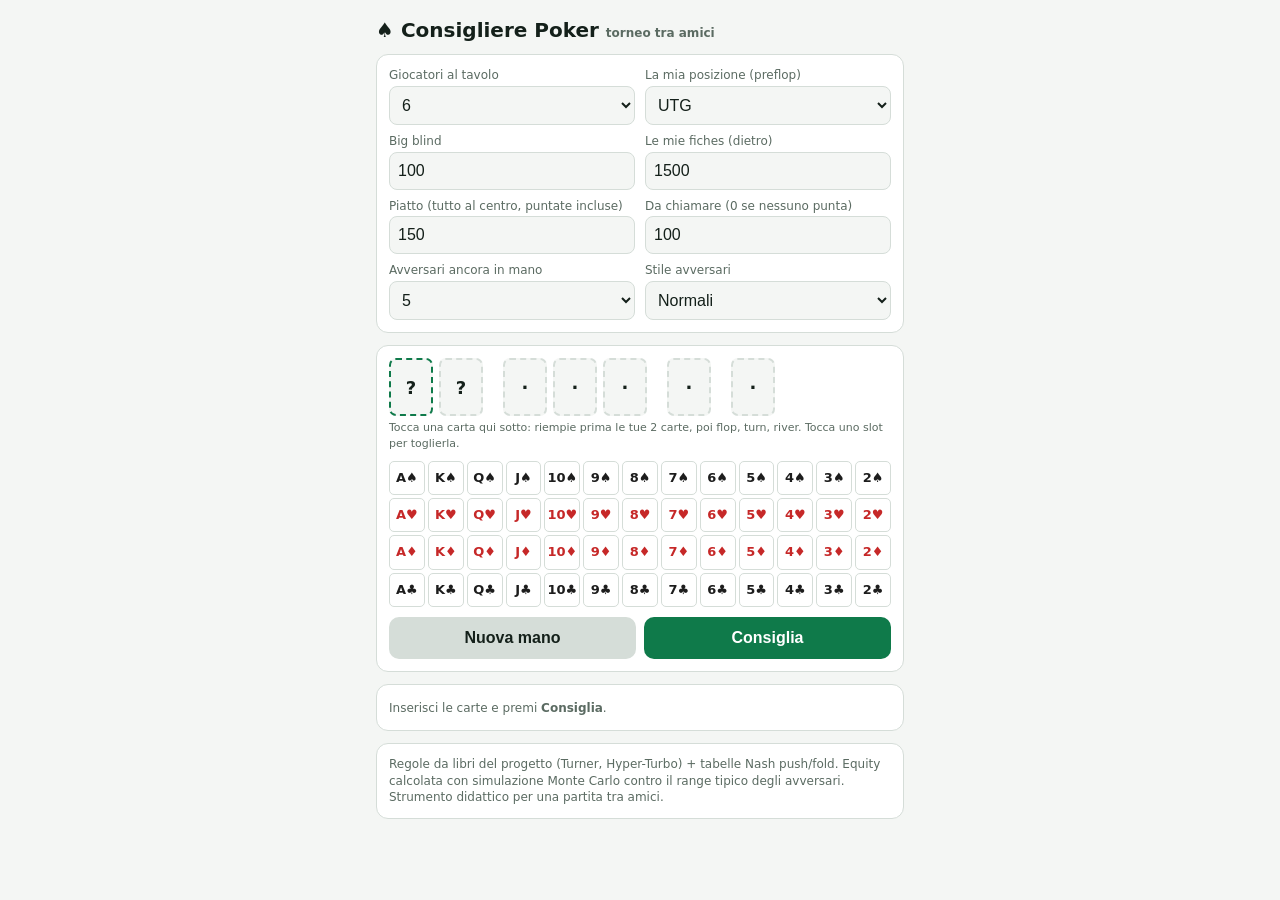
==== consigliere/index.html @ 906f46d1 "Aggiungi consigliere poker e guida rapida per torneo tra amici Co-Authored-By: Claude Opus 5.5 <nore" ====
<!doctype html>
<html lang="it">
<head>
<meta charset="utf-8">
<meta name="viewport" content="width=device-width, initial-scale=1">
<title>Consigliere Poker</title>
<style>
:root{--bg:#f4f6f4;--card:#ffffff;--ink:#14201a;--mute:#5b6b62;--line:#d5ddd8;--acc:#0f7a4a;--accInk:#fff;--fold:#b3261e;--call:#1f5fbf;--raise:#0f7a4a;--allin:#8a3ffc;--red:#c62828;--blk:#1d1d1d;--sel:#ffe9a8}
@media (prefers-color-scheme: dark){:root:not([data-theme="light"]){--bg:#0e1512;--card:#17211c;--ink:#e8efe9;--mute:#9db0a5;--line:#2a3a31;--acc:#2fbf7a;--accInk:#06140d;--fold:#ff6b60;--call:#6aa5ff;--raise:#2fbf7a;--allin:#b892ff;--red:#ff6b6b;--blk:#e8efe9;--sel:#5a4a12}}
:root[data-theme="dark"]{--bg:#0e1512;--card:#17211c;--ink:#e8efe9;--mute:#9db0a5;--line:#2a3a31;--acc:#2fbf7a;--accInk:#06140d;--fold:#ff6b60;--call:#6aa5ff;--raise:#2fbf7a;--allin:#b892ff;--red:#ff6b6b;--blk:#e8efe9;--sel:#5a4a12}
*{box-sizing:border-box}
body{margin:0;background:var(--bg);color:var(--ink);font:15px/1.4 system-ui,-apple-system,Segoe UI,Roboto,sans-serif}
main{max-width:560px;margin:0 auto;padding:12px 16px 40px}
h1{font-size:20px;margin:4px 0 10px}
.card{background:var(--card);border:1px solid var(--line);border-radius:12px;padding:12px;margin-bottom:12px}
.grid{display:grid;grid-template-columns:1fr 1fr;gap:8px 10px}
label{font-size:12px;color:var(--mute);display:block;margin-bottom:2px}
input,select{width:100%;padding:9px 8px;font-size:16px;border:1px solid var(--line);border-radius:8px;background:var(--bg);color:var(--ink)}
.slots{display:flex;gap:6px;flex-wrap:wrap;align-items:center}
.slot{width:44px;height:58px;border:2px dashed var(--line);border-radius:7px;display:flex;align-items:center;justify-content:center;font-weight:700;font-size:18px;cursor:pointer;background:var(--bg)}
.slot.f{border-style:solid;background:var(--card)}
.slot.next{border-color:var(--acc)}
.sep{width:8px}
.sl{font-size:11px;color:var(--mute);width:100%;margin-top:4px}
.picker{display:grid;grid-template-columns:repeat(13,1fr);gap:3px;margin-top:10px}
.pc{padding:7px 0;text-align:center;border:1px solid var(--line);border-radius:5px;font-weight:700;font-size:13px;cursor:pointer;background:var(--card);user-select:none}
.pc.used{opacity:.2;pointer-events:none}
.r{color:var(--red)}.b{color:var(--blk)}
.row{display:flex;gap:8px;margin-top:10px}
button{flex:1;padding:12px;font-size:16px;font-weight:700;border:0;border-radius:10px;cursor:pointer}
.go{background:var(--acc);color:var(--accInk)}
.sec{background:var(--line);color:var(--ink)}
#out .act{font-size:30px;font-weight:800;letter-spacing:.5px}
.FOLD{color:var(--fold)}.CHECK{color:var(--mute)}.CALL{color:var(--call)}.RAISE,.BET{color:var(--raise)}.ALLIN{color:var(--allin)}
.stats{display:grid;grid-template-columns:repeat(3,1fr);gap:6px;margin:8px 0}
.st{background:var(--bg);border-radius:8px;padding:6px;text-align:center}
.st b{display:block;font-size:17px}.st span{font-size:11px;color:var(--mute)}
ul{margin:6px 0 0;padding-left:18px}
.hint{font-size:12px;color:var(--mute)}
</style>
</head>
<body>
<main>
<h1>♠ Consigliere Poker <span class="hint">torneo tra amici</span></h1>

<div class="card">
  <div class="grid">
    <div><label>Giocatori al tavolo</label><select id="n"></select></div>
    <div><label>La mia posizione (preflop)</label><select id="pos"></select></div>
    <div><label>Big blind</label><input id="bb" type="number" inputmode="decimal" value="100"></div>
    <div><label>Le mie fiches (dietro)</label><input id="stack" type="number" inputmode="decimal" value="1500"></div>
    <div><label>Piatto (tutto al centro, puntate incluse)</label><input id="pot" type="number" inputmode="decimal" value="150"></div>
    <div><label>Da chiamare (0 se nessuno punta)</label><input id="call" type="number" inputmode="decimal" value="100"></div>
    <div><label>Avversari ancora in mano</label><select id="opp"></select></div>
    <div><label>Stile avversari</label><select id="style"><option value="tight">Stretti (giocano poco)</option><option value="normal" selected>Normali</option><option value="loose">Larghi / pazzi</option></select></div>
  </div>
</div>

<div class="card">
  <div class="slots" id="slots"></div>
  <div class="sl">Tocca una carta qui sotto: riempie prima le tue 2 carte, poi flop, turn, river. Tocca uno slot per toglierla.</div>
  <div class="picker" id="picker"></div>
  <div class="row"><button class="sec" id="newhand">Nuova mano</button><button class="go" id="go">Consiglia</button></div>
</div>

<div class="card" id="out"><span class="hint">Inserisci le carte e premi <b>Consiglia</b>.</span></div>

<div class="card hint">
Regole da libri del progetto (Turner, Hyper-Turbo) + tabelle Nash push/fold. Equity calcolata con simulazione Monte Carlo contro il range tipico degli avversari. Strumento didattico per una partita tra amici.
</div>
</main>
<script>
const RANKS="23456789TJQKA", SUITS="shdc", SYM={s:"♠",h:"♥",d:"♦",c:"♣"};
// 169 classi ordinate per equity vs mano casuale (eq169.json del progetto)
const ORDER=["AA","KK","QQ","JJ","TT","99","88","AKs","77","AQs","AKo","AJs","AQo","ATs","66","KQs","AJo","KJs","ATo","A9s","KTs","A8s","KQo","55","KJo","A7s","A9o","QJs","K9s","KTo","A8o","A5s","A6s","QTs","A4s","A7o","QJo","K8s","A3s","44","K9o","Q9s","JTs","QTo","K7s","A6o","A5o","A2s","K6s","A4o","Q8s","K8o","J9s","A3o","K5s","Q9o","JTo","K7o","A2o","33","K4s","Q7s","T9s","J8s","K6o","K3s","Q8o","Q6s","J9o","K2s","K5o","Q5s","T8s","J7s","K4o","Q4s","Q7o","T9o","J8o","22","K3o","Q3s","Q6o","98s","T7s","J6s","K2o","Q2s","Q5o","J5s","T8o","J7o","97s","J4s","Q4o","T6s","J3s","98o","Q3o","87s","T7o","J6o","96s","J2s","Q2o","T5s","J5o","T4s","97o","86s","J4o","T6o","T3s","95s","76s","J3o","87o","T2s","85s","96o","J2o","T5o","94s","75s","T4o","93s","86o","65s","84s","95o","T3o","92s","76o","74s","T2o","85o","54s","64s","83s","94o","75o","82s","93o","73s","65o","53s","63s","84o","92o","43s","74o","72s","54o","64o","52s","62s","83o","82o","42s","73o","53o","63o","32s","43o","72o","52o","62o","42o","32o"];
// Nash push% per profondità 1..25bb (pushfold_tables.json): 1 giocatore dietro (SB HU) e 2 dietro (BTN 3-max)
const PUSH1=[100,90.3,78.6,74.1,71,68.9,67.1,61.7,60.5,57.8,55.4,52.6,49.9,48.7,46.9,43,43,42.7,40.3,40.3,39.4,38.2,39.1,38.2,35.1];
const PUSH2=[98.2,82.2,54.4,43.3,40.3,37.6,35.7,34.5,33,33,31.2,30,29.1,28.2,26.4,24,23.4,22.5,21,20.1,18.9,18.9,18.6,17,15.8];
const combos=c=>c.length==2?6:(c[2]=="s"?4:12);
const PCT={};{let acc=0;for(const c of ORDER){acc+=combos(c);PCT[c]=acc/1326*100;}} // percentile cumulativo (top x%)
const $=id=>document.getElementById(id);
let cards=[null,null,null,null,null,null,null];

function posList(n){ if(n==2) return ["SB/BTN","BB"];
  const tail=["BTN","SB","BB"], k=n-3; if(k==0) return tail; const pre=["CO","HJ","MP2","MP","UTG+2","UTG+1"].slice(0,k-1).concat(["UTG"]); return pre.reverse().concat(tail);}
function fillSelects(){const n=+$("n").value;const pl=posList(n);const old=$("pos").value;$("pos").innerHTML=pl.map(p=>`<option>${p}</option>`).join("");if(pl.includes(old))$("pos").value=old;else $("pos").value=pl[0];
  const oo=$("opp").value;$("opp").innerHTML=Array.from({length:n-1},(_,i)=>`<option value="${i+1}">${i+1}</option>`).join("");$("opp").value=(oo&&+oo<=n-1)?oo:String(n-1);}
$("n").innerHTML=Array.from({length:9},(_,i)=>`<option value="${i+2}">${i+2}</option>`).join("");$("n").value="6";
function load(){try{const s=JSON.parse(localStorage.getItem("pkadv")||"{}");for(const k of ["n","bb","stack","style"]) if(s[k]!=null)$(k).value=s[k];}catch(e){}}
function save(){try{localStorage.setItem("pkadv",JSON.stringify({n:$("n").value,bb:$("bb").value,stack:$("stack").value,style:$("style").value}));}catch(e){}}
load();fillSelects();$("n").onchange=()=>{fillSelects();save();};

function cardHTML(c){return `<span class="${"hd".includes(c[1])?"r":"b"}">${c[0]=="T"?"10":c[0]}${SYM[c[1]]}</span>`}
function render(){const lab=["Mano","","Flop","","","Turn","River"];let h="";const next=cards.indexOf(null);
  cards.forEach((c,i)=>{if(i==2||i==5||i==6)h+='<div class="sep"></div>';h+=`<div class="slot ${c?"f":""} ${i==next?"next":""}" data-i="${i}">${c?cardHTML(c):(i<2?"?":"·")}</div>`;});
  $("slots").innerHTML=h;
  $("slots").querySelectorAll(".slot").forEach(e=>e.onclick=()=>{cards[+e.dataset.i]=null;render();});
  let p="";for(const s of SUITS)for(const r of [...RANKS].reverse()){const c=r+s;p+=`<div class="pc ${cards.includes(c)?"used":""}" data-c="${c}">${cardHTML(c)}</div>`;}
  $("picker").innerHTML=p;$("picker").querySelectorAll(".pc").forEach(e=>e.onclick=()=>{const i=cards.indexOf(null);if(i<0)return;cards[i]=e.dataset.c;render();});}
render();
$("newhand").onclick=()=>{cards=[null,null,null,null,null,null,null];$("pot").value=(+$("bb").value*1.5)||0;$("call").value=$("bb").value;fillSelects();render();$("out").innerHTML='<span class="hint">Nuova mano: inserisci le carte.</span>';};

// ---------- valutatore 7 carte ----------
const rv=c=>RANKS.indexOf(c[0])+2, sv=c=>SUITS.indexOf(c[1]);
function straightHigh(mask){for(let h=14;h>=5;h--){let ok=true;for(let k=0;k<5;k++){let r=h-k;if(r==1)r=14;if(!(mask>>r&1)){ok=false;break;}}if(ok)return h;}return 0;}
function evalHand(cs){ // cs: array di [rank,suit]
  const cnt=new Array(15).fill(0),sc=[0,0,0,0],sm=[0,0,0,0];let mask=0;
  for(const [r,s] of cs){cnt[r]++;sc[s]++;sm[s]|=1<<r;mask|=1<<r;}
  for(let s=0;s<4;s++)if(sc[s]>=5){const sh=straightHigh(sm[s]);if(sh)return 8e6+sh;
    let v=0,k=0;for(let r=14;r>=2&&k<5;r--)if(sm[s]>>r&1){v=v*15+r;k++;}return 5e6+v;}
  let q=0,t=[],p=[],sg=[];for(let r=14;r>=2;r--){if(cnt[r]==4)q=r;else if(cnt[r]==3)t.push(r);else if(cnt[r]==2)p.push(r);else if(cnt[r]==1)sg.push(r);}
  if(q){const k=Math.max(...t,...p,...sg,0);return 7e6+q*15+k;}
  if(t.length&&(t.length>1||p.length)){const pr=t.length>1?Math.max(t[1],p[0]||0):p[0];return 6e6+t[0]*15+pr;}
  const sh=straightHigh(mask);if(sh)return 4e6+sh;
  if(t.length){const k=[...p,...sg].sort((a,b)=>b-a);return 3e6+t[0]*225+k[0]*15+k[1];}
  if(p.length>=2){const k=Math.max(p[2]||0,sg[0]||0);return 2e6+p[0]*225+p[1]*15+k;}
  if(p.length){return 1e6+p[0]*3375+sg[0]*225+sg[1]*15+sg[2];}
  return sg[0]*50625+sg[1]*3375+sg[2]*225+sg[3]*15+sg[4];}
const CAT=["Carta alta","Coppia","Doppia coppia","Tris","Scala","Colore","Full","Poker","Scala colore"];

// range: tutte le combo della top x%
const ALL=[];for(const a of RANKS)for(const s of SUITS)ALL.push(a+s);
function classOf(c1,c2){let r1=c1[0],r2=c2[0];if(RANKS.indexOf(r1)<RANKS.indexOf(r2))[r1,r2]=[r2,r1];if(r1==r2)return r1+r2;return r1+r2+(c1[1]==c2[1]?"s":"o");}
const COMBO_LIST=[];for(let i=0;i<52;i++)for(let j=i+1;j<52;j++){const c=classOf(ALL[i],ALL[j]);COMBO_LIST.push([ALL[i],ALL[j],PCT[c]]);}
function rangeCombos(top){return COMBO_LIST.filter(x=>x[2]<=top+0.01);}

function equity(hole,board,nOpp,top,iters=3000){
  const dead=new Set([...hole,...board]);const rng=rangeCombos(top).filter(x=>!dead.has(x[0])&&!dead.has(x[1]));
  const H=hole.map(c=>[rv(c),sv(c)]),B=board.map(c=>[rv(c),sv(c)]);let win=0;
  const deck0=ALL.filter(c=>!dead.has(c));
  for(let it=0;it<iters;it++){const used=new Set();const opps=[];let ok=true;
    for(let o=0;o<nOpp;o++){let tries=0,pick;do{pick=rng[(Math.random()*rng.length)|0];tries++;}while(tries<50&&(used.has(pick[0])||used.has(pick[1])));
      if(tries>=50){ok=false;break;}used.add(pick[0]);used.add(pick[1]);opps.push(pick);}
    if(!ok){it--;continue;}
    const bd=B.slice();while(bd.length<5){const c=deck0[(Math.random()*deck0.length)|0];if(used.has(c))continue;used.add(c);bd.push([rv(c),sv(c)]);}
    const me=evalHand(H.concat(bd));let best=0,ties=0;
    for(const o of opps){const v=evalHand([[rv(o[0]),sv(o[0])],[rv(o[1]),sv(o[1])]].concat(bd));if(v>best){best=v;ties=0;}if(v==best)ties++;}
    if(me>best)win+=1;else if(me==best)win+=1/(ties+1);}
  return win/iters;}

function draws(hole,board){if(board.length<3||board.length>4)return [];const all=hole.concat(board);const out=[];
  const sc={};all.forEach(c=>sc[c[1]]=(sc[c[1]]||0)+1);if(Object.values(sc).some(v=>v==4))out.push("progetto colore (9 out)");
  let mask=0;all.forEach(c=>{const r=rv(c);mask|=1<<r;if(r==14)mask|=2;});
  let oesd=false,gut=false;for(let lo=1;lo<=10;lo++){let k=0;for(let r=lo;r<lo+5;r++)if(mask>>r&1)k++;if(k==4){const ends=!(mask>>lo&1)||!(mask>>(lo+4)&1);if(!(mask>>lo&1)&&lo+4<=14&&(mask>>(lo+1)&1)&&(mask>>(lo+4)&1))oesd=true;else gut=true;}}
  if(straightHigh(mask&~2|((mask&2)?(1<<14):0)))return out;
  if(oesd)out.push("progetto scala bilaterale (8 out)");else if(gut)out.push("scala a incastro (4 out)");return out;}

// ---------- logica decisionale ----------
function pushPct(bbs,behind){const i=Math.min(25,Math.max(1,Math.round(bbs)))-1;
  if(behind<=1)return PUSH1[i];if(behind==2)return PUSH2[i];return PUSH2[i]*Math.pow(0.72,behind-2);}
function openPct(behind){return behind<=1?38:behind==2?30:behind==3?22:behind==4?17:behind==5?14:11;}
const STYLE={tight:{raise:8,shove:12,post:25,label:"stretti"},normal:{raise:15,shove:25,post:45,label:"normali"},loose:{raise:30,shove:45,post:70,label:"larghi"}};
const fmt=x=>Math.round(x).toLocaleString("it-IT"), pc=x=>(x*100).toFixed(0)+"%";

function advise(){save();
  const hole=cards.slice(0,2),board=cards.slice(2).filter(Boolean);
  if(!hole[0]||!hole[1])return show({act:"?",why:["Inserisci le tue 2 carte."]});
  if(board.length==1||board.length==2)return show({act:"?",why:["Il flop ha 3 carte: completa il flop."]});
  const n=+$("n").value,BB=+$("bb").value||1,stack=+$("stack").value||0,pot=+$("pot").value||0,toCall=Math.min(+$("call").value||0,stack),nOpp=+$("opp").value,st=STYLE[$("style").value];
  const pl=posList(n),pos=$("pos").value,behind=pl.length-1-pl.indexOf(pos);
  const bbs=stack/BB, cls=classOf(hole[0],hole[1]), top=PCT[cls];
  const need=toCall>0?toCall/(pot+toCall):0; const why=[];let act,amt=null,eq=null;
  const s={bbs,cls,top,need,nOpp};
  if(board.length==0){ // PREFLOP
    const isBB=pos=="BB", unopened=toCall<=BB*1.01&&pot<=BB*(2.6+ (n-2)); // nessun rilancio (al massimo limp)
    if(unopened&&!(isBB&&toCall==0&&pot>BB*2.5)){s.need=0;
      if(bbs<=15){const pp=pushPct(bbs,behind);s.range=pp;
        if(top<=pp){act="ALLIN";why.push(`Hai ${bbs.toFixed(1)} bb: fase push/fold. ${cls} è nel top ${top.toFixed(0)}% delle mani, il range di shove Nash con ${behind} giocator${behind==1?"e":"i"} dietro è ~${pp.toFixed(0)}%.`);}
        else if(isBB&&toCall==0){act="CHECK";why.push(`${cls} è fuori dal range di shove (~${pp.toFixed(0)}%): dalla BB guardi il flop gratis.`);}
        else{act="FOLD";why.push(`${cls} (top ${top.toFixed(0)}%) è fuori dal range di shove (~${pp.toFixed(0)}%) con ${bbs.toFixed(1)} bb e ${behind} dietro.`);}
        if(bbs<=10)why.push("Regola Turner: sotto 10 bb niente limp, solo all-in o fold.");
      }else{const op=openPct(behind)*(n<=3?1.15:1);s.range=op;
        const limpers=Math.max(0,Math.round((pot-1.5*BB)/BB));
        if(top<=op){act="RAISE";amt=BB*(bbs>25?2.5:2.2)+limpers*BB;why.push(`${cls} è nel top ${top.toFixed(0)}%: apri. Range di apertura da ${pos} con ${behind} dietro ≈ ${op.toFixed(0)}%.`);if(limpers)why.push(`+1 bb per ciascuno dei ${limpers} limper.`);}
        else if(isBB&&toCall==0){act="CHECK";why.push("Nessun rilancio: check e vedi il flop.");}
        else if(limpers&&(cls.length==2||cls.endsWith("s"))&&toCall<=stack*0.05){act="CALL";why.push("Coppia/suited contro limp: entra a poco per colpire (regola: speculativa se costa <5% dello stack).");}
        else{act="FOLD";why.push(`${cls} (top ${top.toFixed(0)}%) è troppo debole da ${pos} (apri ~${op.toFixed(0)}%).`);}
      }
    }else{ // c'è un rilancio
      const shove=toCall>=stack*0.95||toCall>=BB*8; const rtop=shove?st.shove:st.raise;
      eq=equity(hole,[],nOpp,rtop,2500);s.eq=eq;
      const stackOdds=stack/(pot+stack);
      if(top<=3.2&&toCall<stack*0.95){act=bbs<=30?"ALLIN":"RAISE";if(act=="RAISE")amt=toCall*3+pot;why.push(`${cls} è premium (top 3%): ri-rilancia${act=="ALLIN"?" all-in":""}.`);}
      else if(toCall>=stack*0.4){ if(eq>=need){act=toCall>=stack?"CALL":"ALLIN";why.push(`Chiamare ti impegna. Equity ${pc(eq)} contro un range ${st.label} (top ${rtop}%) ≥ ${pc(need)} richiesta dalle pot odds.`);}else{act="FOLD";why.push(`Equity ${pc(eq)} < ${pc(need)} richiesta dalle pot odds.`);} }
      else if(bbs<=12){ if(eq>=stackOdds){act="ALLIN";why.push(`Con ${bbs.toFixed(1)} bb davanti a un rilancio: shove o fold (Turner). Equity ${pc(eq)} ≥ ${pc(stackOdds)} se ti chiamano.`);}else{act="FOLD";why.push(`Con ${bbs.toFixed(1)} bb: shove o fold. Equity ${pc(eq)} insufficiente (serve ~${pc(stackOdds)}).`);} }
      else if(eq>=need+0.04||(toCall<=stack*0.05&&(cls.length==2||cls.endsWith("s"))&&eq>=need-0.08)){act="CALL";why.push(`Equity ${pc(eq)} vs range ${st.label} (top ${rtop}%), servono ${pc(need)} (pot odds).`);if(eq<need+0.04)why.push("Mano speculativa a basso costo (<5% dello stack): odds implicite.");}
      else{act=(pos=="BB"&&toCall==0)?"CHECK":"FOLD";why.push(`Equity ${pc(eq)} vs range ${st.label} (top ${rtop}%) < ${pc(need)} richiesta.`);}
    }
  }else{ // POSTFLOP
    eq=equity(hole,board,nOpp,st.post,3000);s.eq=eq;
    const me=evalHand(hole.concat(board).map(c=>[rv(c),sv(c)])),cat=CAT[Math.floor(me/1e6)];s.cat=cat;
    const dr=draws(hole,board);s.dr=dr;const spr=stack/Math.max(pot,1);s.spr=spr;
    why.push(`Hai: ${cat}${dr.length?" + "+dr.join(", "):""}. Equity ${pc(eq)} contro ${nOpp} avversari ${st.label}.`);
    if(toCall==0){
      if(eq>=0.68){if(spr<=1.5){act="ALLIN";why.push(`Mano forte e SPR ${spr.toFixed(1)}: metti tutto.`);}else{act="BET";amt=pot*0.66;why.push("Mano forte: punta per valore 2/3 del piatto.");}}
      else if(eq>=0.5&&nOpp<=2){act="BET";amt=pot*0.5;why.push("Sei avanti: punta 1/2 piatto per valore e protezione.");}
      else if(dr.length&&nOpp==1&&board.length==3){act="BET";amt=pot*0.5;why.push("Semi-bluff con progetto contro un solo avversario.");}
      else{act="CHECK";why.push(nOpp>2?"Contro molti avversari non bluffare: check.":"Mano marginale: check, controlla il piatto.");}
    }else{
      if(eq>=0.75){if(spr<=3||toCall>=stack*0.4){act="ALLIN";why.push("Mano molto forte e stack ormai impegnato: all-in.");}else{act="RAISE";amt=toCall*3+pot;why.push("Mano molto forte: rilancia per valore (~3x la puntata).");}}
      else if(eq>=need+0.02){act=toCall>=stack?"CALL":"CALL";why.push(`Equity ${pc(eq)} ≥ ${pc(need)} richiesta dalle pot odds: chiama.`);}
      else{act="FOLD";why.push(`Equity ${pc(eq)} < ${pc(need)} richiesta: lascia.`);}
      if(toCall>=stack)why.push("Chiamare significa andare all-in.");
    }
  }
  if(amt){amt=Math.min(amt,stack);if(amt>=stack*0.6){act="ALLIN";amt=stack;why.push("La puntata supera il 60% dello stack: tanto vale all-in.");}}
  show({act,amt,why,...s});
}
function show(r){const L={FOLD:"FOLD",CHECK:"CHECK",CALL:"CALL",RAISE:"RAISE",BET:"PUNTA",ALLIN:"ALL-IN","?":"—"};
  let h=`<div class="act ${r.act}">${L[r.act]}${r.amt&&r.act!="ALLIN"?` <span style="font-size:20px">${fmt(r.amt)}</span>`:""}</div>`;
  if(r.cls){h+=`<div class="stats"><div class="st"><b>${r.bbs.toFixed(1)}</b><span>big blind</span></div><div class="st"><b>${r.eq!=null?pc(r.eq):"top "+r.top.toFixed(0)+"%"}</b><span>${r.eq!=null?"equity":"forza mano "+r.cls}</span></div><div class="st"><b>${r.need?pc(r.need):"—"}</b><span>equity richiesta</span></div></div>`;}
  h+=`<ul>${r.why.map(w=>`<li>${w}</li>`).join("")}</ul>`;$("out").innerHTML=h;$("out").scrollIntoView({behavior:"smooth",block:"nearest"});}
$("go").onclick=()=>{$("out").innerHTML='<span class="hint">Calcolo…</span>';setTimeout(advise,10);};
</script>
</body>
</html>
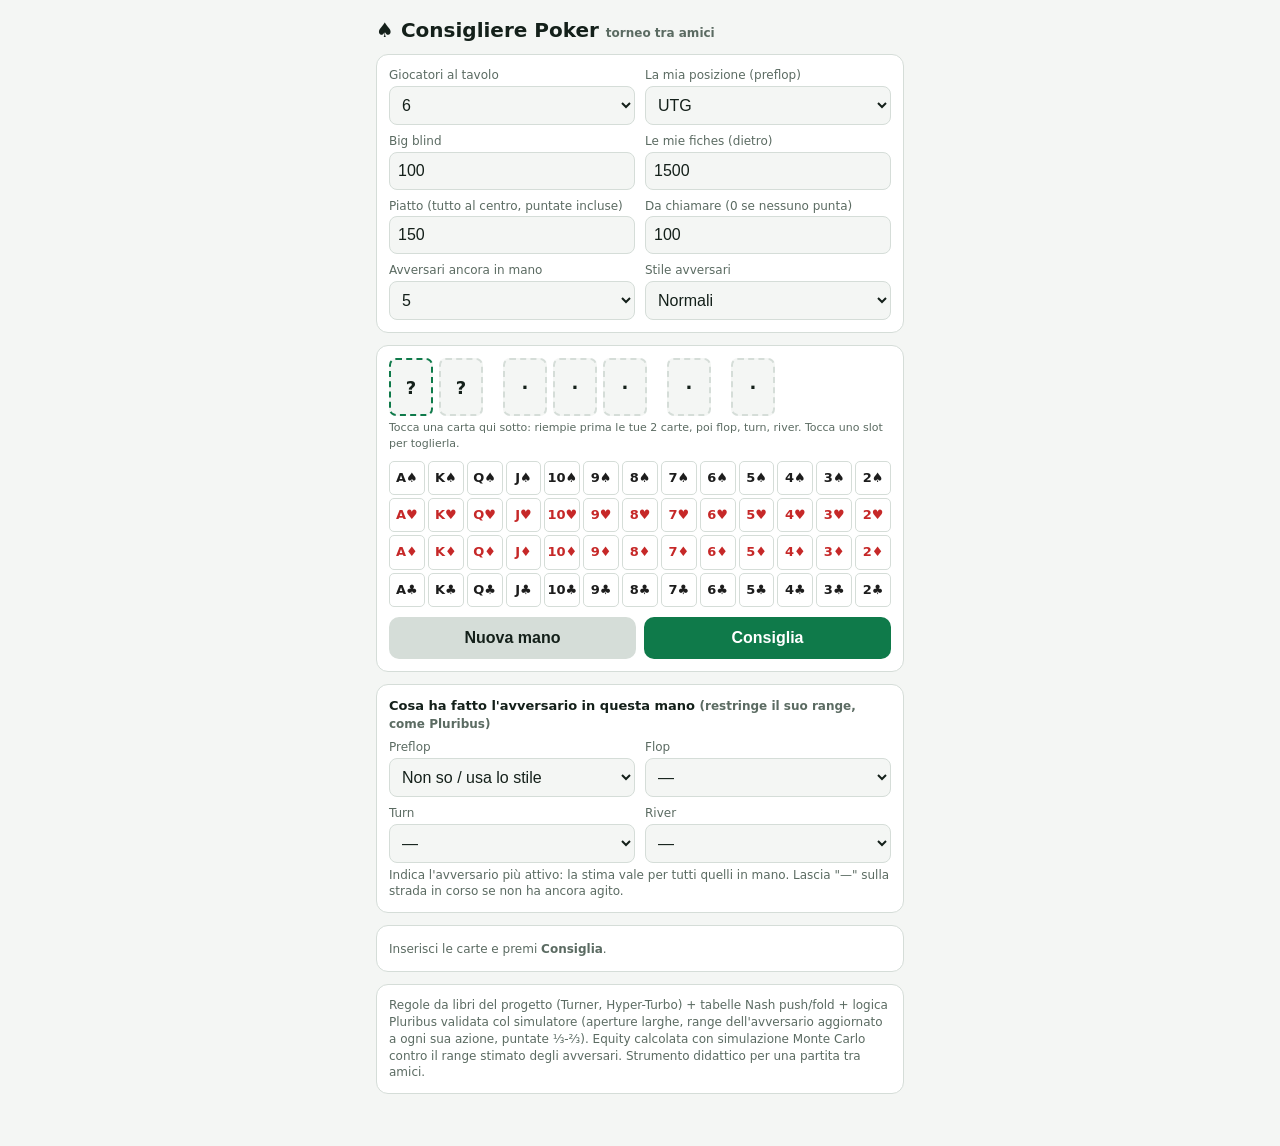
==== commit b9276481: "Consigliere: logica Pluribus validata col simulatore Aperture larghe (50% dall'HJ scalato per giocat" ====
--- a/consigliere/index.html
+++ b/consigliere/index.html
@@ -63,10 +63,21 @@
   <div class="row"><button class="sec" id="newhand">Nuova mano</button><button class="go" id="go">Consiglia</button></div>
 </div>
 
+<div class="card">
+  <label style="font-size:13px;color:var(--ink);font-weight:600">Cosa ha fatto l'avversario in questa mano <span class="hint">(restringe il suo range, come Pluribus)</span></label>
+  <div class="grid" style="margin-top:6px">
+    <div><label>Preflop</label><select id="aPre"><option value="auto">Non so / usa lo stile</option><option value="call">Ha chiamato il mio rilancio</option><option value="open">Ha rilanciato lui</option><option value="3bet">Ha ri-rilanciato (3-bet)</option><option value="limp">Limp / check dalla BB</option></select></div>
+    <div><label>Flop</label><select id="aF" class="aS"></select></div>
+    <div><label>Turn</label><select id="aT" class="aS"></select></div>
+    <div><label>River</label><select id="aR" class="aS"></select></div>
+  </div>
+  <div class="hint" style="margin-top:4px">Indica l'avversario più attivo: la stima vale per tutti quelli in mano. Lascia "—" sulla strada in corso se non ha ancora agito.</div>
+</div>
+
 <div class="card" id="out"><span class="hint">Inserisci le carte e premi <b>Consiglia</b>.</span></div>
 
 <div class="card hint">
-Regole da libri del progetto (Turner, Hyper-Turbo) + tabelle Nash push/fold. Equity calcolata con simulazione Monte Carlo contro il range tipico degli avversari. Strumento didattico per una partita tra amici.
+Regole da libri del progetto (Turner, Hyper-Turbo) + tabelle Nash push/fold + logica Pluribus validata col simulatore (aperture larghe, range dell'avversario aggiornato a ogni sua azione, puntate ⅓-⅔). Equity calcolata con simulazione Monte Carlo contro il range stimato degli avversari. Strumento didattico per una partita tra amici.
 </div>
 </main>
 <script>
@@ -98,7 +109,8 @@
   let p="";for(const s of SUITS)for(const r of [...RANKS].reverse()){const c=r+s;p+=`<div class="pc ${cards.includes(c)?"used":""}" data-c="${c}">${cardHTML(c)}</div>`;}
   $("picker").innerHTML=p;$("picker").querySelectorAll(".pc").forEach(e=>e.onclick=()=>{const i=cards.indexOf(null);if(i<0)return;cards[i]=e.dataset.c;render();});}
 render();
-$("newhand").onclick=()=>{cards=[null,null,null,null,null,null,null];$("pot").value=(+$("bb").value*1.5)||0;$("call").value=$("bb").value;fillSelects();render();$("out").innerHTML='<span class="hint">Nuova mano: inserisci le carte.</span>';};
+document.querySelectorAll(".aS").forEach(e=>e.innerHTML='<option value="">—</option><option value="check">Check</option><option value="call">Ha chiamato</option><option value="agg">Ha puntato / rilanciato</option>');
+$("newhand").onclick=()=>{$("aPre").value="auto";document.querySelectorAll(".aS").forEach(e=>e.value="");cards=[null,null,null,null,null,null,null];$("pot").value=(+$("bb").value*1.5)||0;$("call").value=$("bb").value;fillSelects();render();$("out").innerHTML='<span class="hint">Nuova mano: inserisci le carte.</span>';};
 
 // ---------- valutatore 7 carte ----------
 const rv=c=>RANKS.indexOf(c[0])+2, sv=c=>SUITS.indexOf(c[1]);
@@ -148,7 +160,41 @@
 // ---------- logica decisionale ----------
 function pushPct(bbs,behind){const i=Math.min(25,Math.max(1,Math.round(bbs)))-1;
   if(behind<=1)return PUSH1[i];if(behind==2)return PUSH2[i];return PUSH2[i]*Math.pow(0.72,behind-2);}
-function openPct(behind){return behind<=1?38:behind==2?30:behind==3?22:behind==4?17:behind==5?14:11;}
+// Aperture: 50% dall'HJ scalato per giocatori dietro (test di robustezza Pluribus: miglior caso peggiore, +7 punti vs campo duro)
+const POSF={1:1.30,2:1.70,3:1.30,4:1.00,5:0.85,6:0.72,7:0.62,8:0.55,9:0.50}, OPEN_BASE=50;
+function openPct(behind){return Math.min(95,OPEN_BASE*(POSF[behind]||0.5));}
+// ---------- range bayesiano dell'avversario (Pluribus: credenze sulle 1326 mani) ----------
+function drawLevel(h,board){if(board.length>=5)return 0;const cs=h.concat(board);let fd=false;
+  for(const s of SUITS){const n=cs.filter(c=>c[1]==s).length;if(n==4&&h.some(c=>c[1]==s))fd=true;}
+  const rk=new Set(cs.map(rv));if(rk.has(14))rk.add(1);const hr=new Set(h.map(rv));if(h.some(c=>c[0]=="A"))hr.add(1);
+  let outs=0;for(let x=1;x<=14;x++){if(rk.has(x))continue;for(let lo=1;lo<=10;lo++){let ok=true,mine=false;for(let r=lo;r<lo+5;r++){if(!(rk.has(r)||r==x)){ok=false;break;}if(hr.has(r))mine=true;}if(ok&&mine){outs++;break;}}}
+  const sd=outs>=2?2:outs==1?1:0;return fd&&sd==2?3:fd?2:sd;}
+function strengthMap(board){const B=board.map(c=>[rv(c),sv(c)]),bs=new Set(board),vals=new Map();
+  for(const x of COMBO_LIST){if(bs.has(x[0])||bs.has(x[1]))continue;vals.set(x,evalHand([[rv(x[0]),sv(x[0])],[rv(x[1]),sv(x[1])]].concat(B)));}
+  const ord=[...vals.values()].sort((a,b)=>a-b),n=ord.length,out=new Map();
+  for(const [k,v] of vals){let lo=0,hi=n;while(lo<hi){const m=(lo+hi)>>1;if(ord[m]<=v)lo=m+1;else hi=m;}let q=lo/n;
+    if(board.length<5&&q<0.6&&drawLevel([k[0],k[1]],board)>=2)q=0.6;out.set(k,q);}return out;}
+const LIK={agg:q=>0.12+0.88*q*q,call:q=>0.10+0.90*Math.min(1,1.5*q),check:q=>1-0.55*q*q};
+const PRIOR={auto:null,open:[30,0.03],"3bet":[10,0.02],call:[40,0.05],limp:[100,0]};
+function oppRange(hole,board,st){const dead=new Set([...hole,...board]),kind=$("aPre").value;
+  const [top,floor]=PRIOR[kind]||[st.post,0.02];const w=new Map();
+  for(const x of COMBO_LIST){if(dead.has(x[0])||dead.has(x[1]))continue;const p=x[2];
+    let v=p<=top+0.01?1:p<=top+15?0.25:floor;if((kind=="limp"||kind=="call")&&p<=4)v*=0.3;w.set(x,v);}
+  const acts=[["aF",3],["aT",4],["aR",5]];
+  for(const [id,nb] of acts){const a=$(id).value;if(!a||board.length<nb)continue;const sm=strengthMap(board.slice(0,nb)),f=LIK[a];
+    for(const [k,v] of w)w.set(k,v*f(sm.get(k)||0));}
+  const ks=[...w.keys()],cum=[];let t=0;for(const k of ks){t+=w.get(k);cum.push(t);}
+  return {ks,cum,tot:t,pct:t/ks.length*100};}
+function equityW(hole,board,nOpp,R,iters=3000){
+  const H=hole.map(c=>[rv(c),sv(c)]),B=board.map(c=>[rv(c),sv(c)]),dead=new Set([...hole,...board]),deck0=ALL.filter(c=>!dead.has(c));let win=0,done=0;
+  const pick=()=>{const u=Math.random()*R.tot;let lo=0,hi=R.cum.length-1;while(lo<hi){const m=(lo+hi)>>1;if(R.cum[m]<u)lo=m+1;else hi=m;}return R.ks[lo];};
+  for(let it=0;it<iters*2&&done<iters;it++){const used=new Set(),opps=[];let ok=true;
+    for(let o=0;o<nOpp;o++){let t=0,h;do{h=pick();t++;}while(t<30&&(used.has(h[0])||used.has(h[1])));if(t>=30){ok=false;break;}used.add(h[0]);used.add(h[1]);opps.push(h);}
+    if(!ok)continue;const bd=B.slice();while(bd.length<5){const c=deck0[(Math.random()*deck0.length)|0];if(used.has(c))continue;used.add(c);bd.push([rv(c),sv(c)]);}
+    const me=evalHand(H.concat(bd));let best=0,ties=0;
+    for(const o of opps){const v=evalHand([[rv(o[0]),sv(o[0])],[rv(o[1]),sv(o[1])]].concat(bd));if(v>best){best=v;ties=0;}if(v==best)ties++;}
+    if(me>best)win+=1;else if(me==best)win+=1/(ties+1);done++;}
+  return win/Math.max(1,done);}
 const STYLE={tight:{raise:8,shove:12,post:25,label:"stretti"},normal:{raise:15,shove:25,post:45,label:"normali"},loose:{raise:30,shove:45,post:70,label:"larghi"}};
 const fmt=x=>Math.round(x).toLocaleString("it-IT"), pc=x=>(x*100).toFixed(0)+"%";
 
@@ -169,7 +215,7 @@
         else if(isBB&&toCall==0){act="CHECK";why.push(`${cls} è fuori dal range di shove (~${pp.toFixed(0)}%): dalla BB guardi il flop gratis.`);}
         else{act="FOLD";why.push(`${cls} (top ${top.toFixed(0)}%) è fuori dal range di shove (~${pp.toFixed(0)}%) con ${bbs.toFixed(1)} bb e ${behind} dietro.`);}
         if(bbs<=10)why.push("Regola Turner: sotto 10 bb niente limp, solo all-in o fold.");
-      }else{const op=openPct(behind)*(n<=3?1.15:1);s.range=op;
+      }else{const op=openPct(behind);s.range=op;
         const limpers=Math.max(0,Math.round((pot-1.5*BB)/BB));
         if(top<=op){act="RAISE";amt=BB*(bbs>25?2.5:2.2)+limpers*BB;why.push(`${cls} è nel top ${top.toFixed(0)}%: apri. Range di apertura da ${pos} con ${behind} dietro ≈ ${op.toFixed(0)}%.`);if(limpers)why.push(`+1 bb per ciascuno dei ${limpers} limper.`);}
         else if(isBB&&toCall==0){act="CHECK";why.push("Nessun rilancio: check e vedi il flop.");}
@@ -186,20 +232,24 @@
       else if(eq>=need+0.04||(toCall<=stack*0.05&&(cls.length==2||cls.endsWith("s"))&&eq>=need-0.08)){act="CALL";why.push(`Equity ${pc(eq)} vs range ${st.label} (top ${rtop}%), servono ${pc(need)} (pot odds).`);if(eq<need+0.04)why.push("Mano speculativa a basso costo (<5% dello stack): odds implicite.");}
       else{act=(pos=="BB"&&toCall==0)?"CHECK":"FOLD";why.push(`Equity ${pc(eq)} vs range ${st.label} (top ${rtop}%) < ${pc(need)} richiesta.`);}
     }
-  }else{ // POSTFLOP
-    eq=equity(hole,board,nOpp,st.post,3000);s.eq=eq;
+  }else{ // POSTFLOP (logica "Pluribus-lite" validata: range bayesiano + puntate ⅓-⅔, senza strategie miste)
+    const R=oppRange(hole,board,st);eq=equityW(hole,board,nOpp,R,3000);s.eq=eq;
     const me=evalHand(hole.concat(board).map(c=>[rv(c),sv(c)])),cat=CAT[Math.floor(me/1e6)];s.cat=cat;
-    const dr=draws(hole,board);s.dr=dr;const spr=stack/Math.max(pot,1);s.spr=spr;
-    why.push(`Hai: ${cat}${dr.length?" + "+dr.join(", "):""}. Equity ${pc(eq)} contro ${nOpp} avversari ${st.label}.`);
+    const dr=draws(hole,board),dl=drawLevel(hole,board);s.dr=dr;const spr=stack/Math.max(pot,1);s.spr=spr;
+    const aggr=$("aPre").value=="call", fair=1/(nOpp+1);
+    why.push(`Hai: ${cat}${dr.length?" + "+dr.join(", "):""}. Equity ${pc(eq)} contro ${nOpp} avversari.`);
+    why.push(`Range stimato dell'avversario: ~${R.pct.toFixed(0)}% delle mani${$("aPre").value=="auto"&&!["aF","aT","aR"].some(i=>$(i).value)?` (stile ${st.label}: indica le sue azioni per stringerlo)`:", aggiornato con le sue azioni"}.`);
     if(toCall==0){
-      if(eq>=0.68){if(spr<=1.5){act="ALLIN";why.push(`Mano forte e SPR ${spr.toFixed(1)}: metti tutto.`);}else{act="BET";amt=pot*0.66;why.push("Mano forte: punta per valore 2/3 del piatto.");}}
-      else if(eq>=0.5&&nOpp<=2){act="BET";amt=pot*0.5;why.push("Sei avanti: punta 1/2 piatto per valore e protezione.");}
-      else if(dr.length&&nOpp==1&&board.length==3){act="BET";amt=pot*0.5;why.push("Semi-bluff con progetto contro un solo avversario.");}
+      if(eq>=0.75){if(spr<=1.5){act="ALLIN";why.push(`Mano molto forte e SPR ${spr.toFixed(1)}: metti tutto.`);}else{act="BET";amt=pot*0.66;why.push("Mano molto forte: punta 2/3 del piatto per valore.");}}
+      else if(eq>=Math.max(0.55,fair+0.2)&&nOpp<=2&&(aggr||eq>=0.65)){act="BET";amt=pot*0.33;why.push("Sei avanti: puntata piccola (1/3) per valore, ti pagano anche mani peggiori.");}
+      else if(dl>=2&&nOpp==1&&board.length<5&&aggr){act="BET";amt=pot*0.5;why.push("Semi-bluff 1/2 piatto con progetto forte contro un solo avversario.");}
+      else if(aggr&&board.length==3&&nOpp==1){act="BET";amt=pot*0.33;why.push("Continuation bet piccola (1/3): hai rilanciato tu preflop.");}
       else{act="CHECK";why.push(nOpp>2?"Contro molti avversari non bluffare: check.":"Mano marginale: check, controlla il piatto.");}
     }else{
-      if(eq>=0.75){if(spr<=3||toCall>=stack*0.4){act="ALLIN";why.push("Mano molto forte e stack ormai impegnato: all-in.");}else{act="RAISE";amt=toCall*3+pot;why.push("Mano molto forte: rilancia per valore (~3x la puntata).");}}
-      else if(eq>=need+0.02){act=toCall>=stack?"CALL":"CALL";why.push(`Equity ${pc(eq)} ≥ ${pc(need)} richiesta dalle pot odds: chiama.`);}
-      else{act="FOLD";why.push(`Equity ${pc(eq)} < ${pc(need)} richiesta: lascia.`);}
+      if(eq>=0.82||(eq>=0.7&&spr<=3)){if(spr<=3||toCall>=stack*0.4){act="ALLIN";why.push("Mano molto forte e stack ormai impegnato: all-in.");}else{act="RAISE";amt=toCall*3;why.push("Mano molto forte: rilancia a ~3 volte la puntata.");}}
+      else{const imp=(dl>=1&&toCall<stack&&board.length<5)?0.05:0;
+        if(eq+imp>=need+0.02){act="CALL";why.push(`Equity ${pc(eq)}${imp?" (+5% odds implicite del progetto)":""} ≥ ${pc(need)} richiesta dalle pot odds: chiama.`);}
+        else{act="FOLD";why.push(`Equity ${pc(eq)} < ${pc(need)} richiesta: lascia.`);}}
       if(toCall>=stack)why.push("Chiamare significa andare all-in.");
     }
   }
